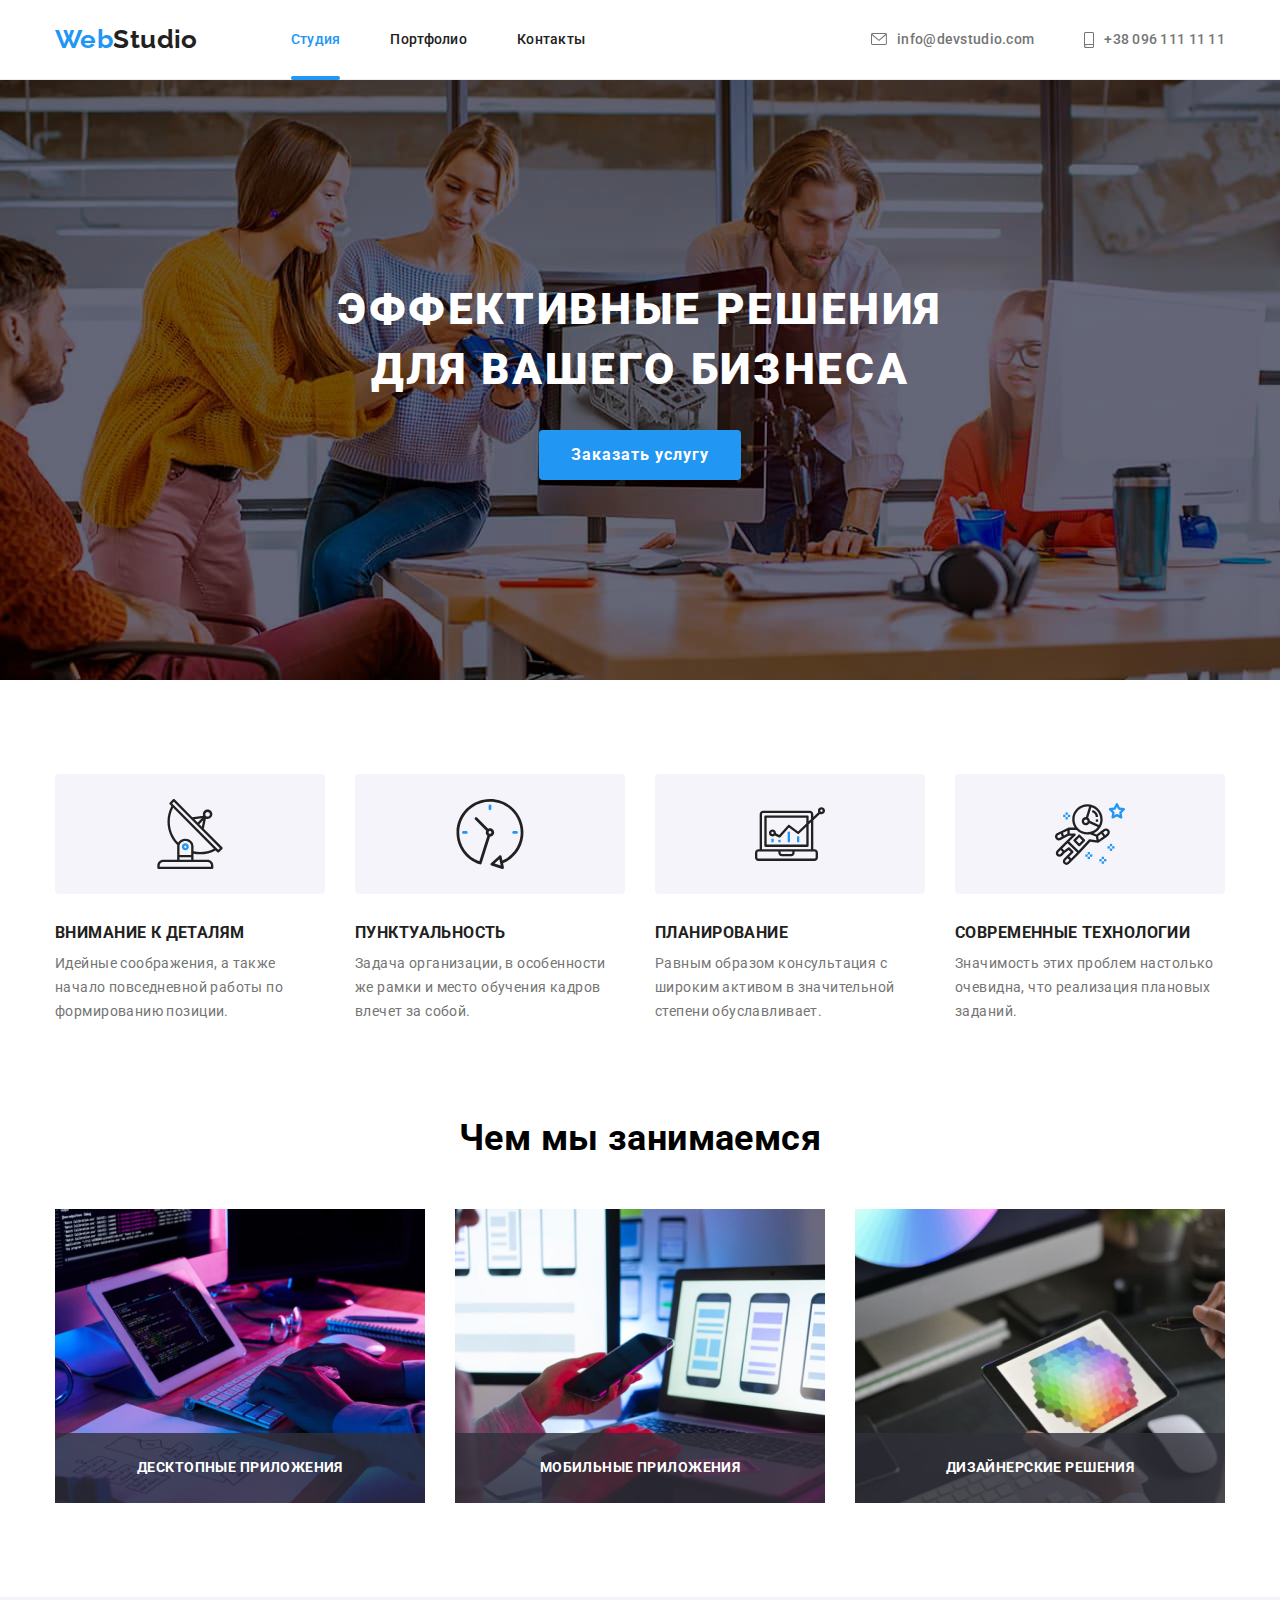
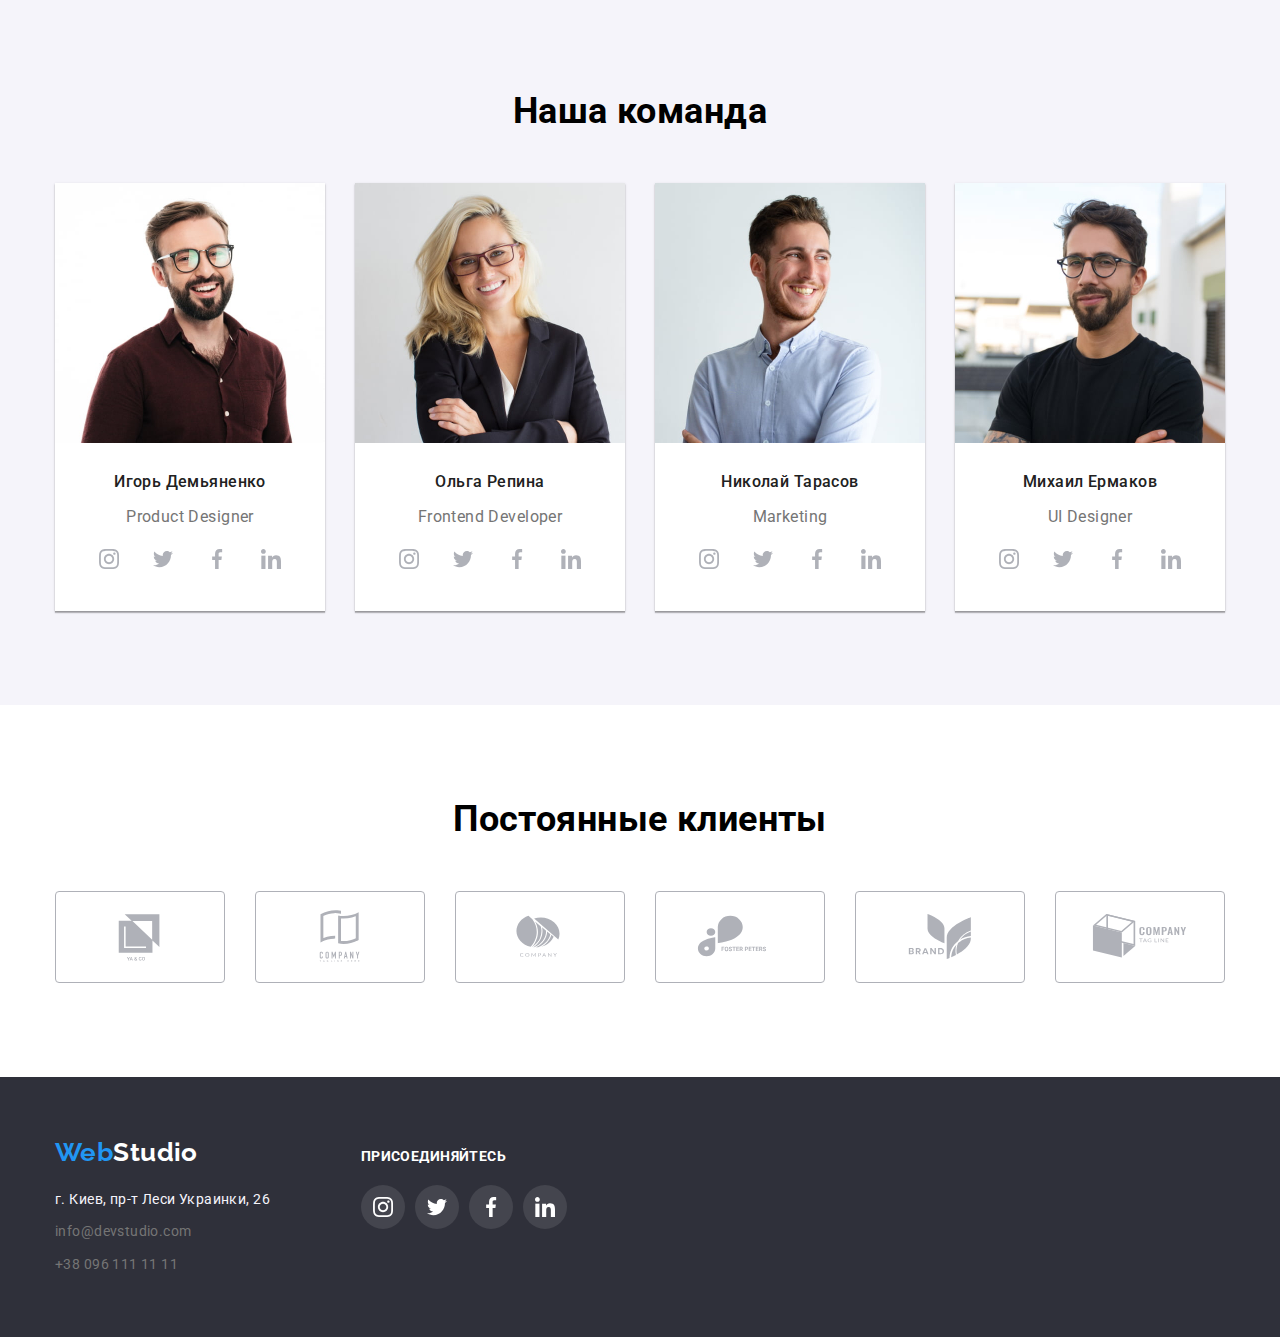
==== index.html @ 40586215 "init commit" ====
<!DOCTYPE html>
<html lang="ru">
	<head>
		<meta charset="UTF-8" />
		<meta http-equiv="X-UA-Compatible" content="IE=edge" />
		<meta name="viewport" content="width=device-width, initial-scale=1.0" />
		<title>WebStudio | Home</title>
		<link
			rel="stylesheet"
			href="https://cdnjs.cloudflare.com/ajax/libs/modern-normalize/1.1.0/modern-normalize.min.css"
		/>
		<link rel="preconnect" href="https://fonts.googleapis.com" />
		<link rel="preconnect" href="https://fonts.gstatic.com" crossorigin />
		<link
			href="https://fonts.googleapis.com/css2?family=Raleway:wght@700&display=swap"
			rel="stylesheet"
		/>
		<link
			href="https://fonts.googleapis.com/css2?family=Roboto:wght@400;500;700;900&display=swap"
			rel="stylesheet"
		/>

		<link rel="stylesheet" href="./styles.css" />
	</head>
	<body>
		<header class="header">
			<div class="container">
				<nav class="header-nav">
					<a href="./index.html" class="logo"
						>Web<span class="logo--black">Studio</span></a
					>
					<ul class="header-nav__list">
						<li class="header-nav__item">
							<a href="./index.html" class="header-nav__link --active"
								>Студия</a
							>
						</li>
						<li class="header-nav__item">
							<a href="./portfolio.html" class="header-nav__link">Портфолио</a>
						</li>
						<li class="header-nav__item">
							<a href="#" class="header-nav__link">Контакты</a>
						</li>
					</ul>
				</nav>
				<ul class="header-contacts__list">
					<li class="header-contacts__item">
						<a class="header-contacts__link" href="mailto:info@devstudio.com"
							><svg class="header-contacts__icon" width="16" height="12">
								<use href="./icons/icons.svg#icon-envelope"></use>
							</svg>
							info@devstudio.com</a
						>
					</li>
					<li class="header-contacts__item">
						<a href="tel:+380961111111" class="header-contacts__link"
							><svg class="header-contacts__icon" width="10" height="16">
								<use href="./icons/icons.svg#icon-smartphone"></use>
							</svg>
							+38 096 111 11 11</a
						>
					</li>
				</ul>
			</div>
		</header>
		<main>
			<section class="section-hero">
				<div class="container">
					<h1 class="hero__title">
						Эффективные решения <br />
						для вашего бизнеса
					</h1>
					<button class="hero__button" type="button" data-modal-open>
						Заказать услугу
					</button>
				</div>
			</section>
			<section class="section benefits-section">
				<div class="container">
					<h2 class="--hidden">Преимущества</h2>
					<ul class="benefits__list">
						<li class="benefits__item">
							<div class="benefits__icon-container">
								<svg class="benefits__icon">
									<use href="./icons/icons.svg#icon-antenna"></use>
								</svg>
							</div>
							<h3 class="benefits__title">Внимание к деталям</h3>
							<p class="benefits__description">
								Идейные соображения, а также начало повседневной работы по
								формированию позиции.
							</p>
						</li>
						<li class="benefits__item">
							<div class="benefits__icon-container">
								<svg class="benefits__icon">
									<use href="./icons/icons.svg#icon-clock"></use>
								</svg>
							</div>
							<h3 class="benefits__title">Пунктуальность</h3>
							<p class="benefits__description">
								Задача организации, в особенности же рамки и место обучения
								кадров влечет за собой.
							</p>
						</li>
						<li class="benefits__item">
							<div class="benefits__icon-container">
								<svg class="benefits__icon">
									<use href="./icons/icons.svg#icon-diagram"></use>
								</svg>
							</div>
							<h3 class="benefits__title">Планирование</h3>
							<p class="benefits__description">
								Равным образом консультация с широким активом в значительной
								степени обуславливает.
							</p>
						</li>
						<li class="benefits__item">
							<div class="benefits__icon-container">
								<svg class="benefits__icon">
									<use href="./icons/icons.svg#icon-astronaut"></use>
								</svg>
							</div>
							<h3 class="benefits__title">Современные технологии</h3>
							<p class="benefits__description">
								Значимость этих проблем настолько очевидна, что реализация
								плановых заданий.
							</p>
						</li>
					</ul>
				</div>
			</section>
			<section class="section">
				<div class="container">
					<h2 class="section__title">Чем мы занимаемся</h2>
					<ul class="what-we-do__list">
						<li class="what-we-do__item">
							<img
								class="what-we-do__image"
								src="./images/img-1.jpg"
								alt="написание кода"
							/>
							<div class="what-we-do__description-block">
								<p class="what-we-do__description-text">
									Десктопные приложения
								</p>
							</div>
						</li>
						<li class="what-we-do__item">
							<img
								class="what-we-do__image"
								src="./images/img-2.jpg"
								alt="разработка мобильных интерфейсов"
							/>
							<div class="what-we-do__description-block">
								<p class="what-we-do__description-text">Мобильные приложения</p>
							</div>
						</li>
						<li class="what-we-do__item">
							<img
								class="what-we-do__image"
								src="./images/img-3.jpg"
								alt="работа с цветом"
							/>
							<div class="what-we-do__description-block">
								<p class="what-we-do__description-text">Дизайнерские решения</p>
							</div>
						</li>
					</ul>
				</div>
			</section>
			<section class="section --alternate-color">
				<div class="container">
					<h2 class="section__title">Наша команда</h2>
					<ul class="our-team__list">
						<li class="our-team__item">
							<img
								class="our-team__image"
								src="./images/igor.jpg"
								alt="Игорь Демьяненко"
								width="270"
								height="260"
							/>
							<div class="our-team__info">
								<h3 class="our-team__item-title">Игорь Демьяненко</h3>
								<p class="our-team__description">Product Designer</p>
								<ul class="our-team__socials-list">
									<li class="our-team__socials-item">
										<a href="#" class="our-team__socials-link">
											<svg class="our-team__socials-icon">
												<use href="./icons/icons.svg#icon-instagram"></use>
											</svg>
										</a>
									</li>
									<li class="our-team__socials-item">
										<a href="#" class="our-team__socials-link">
											<svg class="our-team__socials-icon">
												<use href="./icons/icons.svg#icon-twitter"></use>
											</svg>
										</a>
									</li>
									<li class="our-team__socials-item">
										<a href="#" class="our-team__socials-link">
											<svg class="our-team__socials-icon">
												<use href="./icons/icons.svg#icon-facebook"></use>
											</svg>
										</a>
									</li>
									<li class="our-team__socials-item">
										<a href="#" class="our-team__socials-link">
											<svg class="our-team__socials-icon">
												<use href="./icons/icons.svg#icon-linkedin"></use>
											</svg>
										</a>
									</li>
								</ul>
							</div>
						</li>
						<li class="our-team__item">
							<img
								class="our-team__image"
								src="./images/olga.jpg"
								alt="Ольга Репина"
								width="270"
								height="260"
							/>
							<div class="our-team__info">
								<h3 class="our-team__item-title">Ольга Репина</h3>
								<p class="our-team__description">Frontend Developer</p>
								<ul class="our-team__socials-list">
									<li class="our-team__socials-item">
										<a href="#" class="our-team__socials-link">
											<svg class="our-team__socials-icon">
												<use href="./icons/icons.svg#icon-instagram"></use>
											</svg>
										</a>
									</li>
									<li class="our-team__socials-item">
										<a href="#" class="our-team__socials-link">
											<svg class="our-team__socials-icon">
												<use href="./icons/icons.svg#icon-twitter"></use>
											</svg>
										</a>
									</li>
									<li class="our-team__socials-item">
										<a href="#" class="our-team__socials-link">
											<svg class="our-team__socials-icon">
												<use href="./icons/icons.svg#icon-facebook"></use>
											</svg>
										</a>
									</li>
									<li class="our-team__socials-item">
										<a href="#" class="our-team__socials-link">
											<svg class="our-team__socials-icon">
												<use href="./icons/icons.svg#icon-linkedin"></use>
											</svg>
										</a>
									</li>
								</ul>
							</div>
						</li>
						<li class="our-team__item">
							<img
								class="our-team__image"
								src="./images/nikolai.jpg"
								alt="Николай Тарасов"
								width="270"
								height="260"
							/>
							<div class="our-team__info">
								<h3 class="our-team__item-title">Николай Тарасов</h3>
								<p class="our-team__description">Marketing</p>
								<ul class="our-team__socials-list">
									<li class="our-team__socials-item">
										<a href="#" class="our-team__socials-link">
											<svg class="our-team__socials-icon">
												<use href="./icons/icons.svg#icon-instagram"></use>
											</svg>
										</a>
									</li>
									<li class="our-team__socials-item">
										<a href="#" class="our-team__socials-link">
											<svg class="our-team__socials-icon">
												<use href="./icons/icons.svg#icon-twitter"></use>
											</svg>
										</a>
									</li>
									<li class="our-team__socials-item">
										<a href="#" class="our-team__socials-link">
											<svg class="our-team__socials-icon">
												<use href="./icons/icons.svg#icon-facebook"></use>
											</svg>
										</a>
									</li>
									<li class="our-team__socials-item">
										<a href="#" class="our-team__socials-link">
											<svg class="our-team__socials-icon">
												<use href="./icons/icons.svg#icon-linkedin"></use>
											</svg>
										</a>
									</li>
								</ul>
							</div>
						</li>
						<li class="our-team__item">
							<img
								class="our-team__image"
								src="./images/mihail.jpg"
								alt="Михаил Ермаков"
								width="270"
								height="260"
							/>
							<div class="our-team__info">
								<h3 class="our-team__item-title">Михаил Ермаков</h3>
								<p class="our-team__description">UI Designer</p>
								<ul class="our-team__socials-list">
									<li class="our-team__socials-item">
										<a href="#" class="our-team__socials-link">
											<svg class="our-team__socials-icon">
												<use href="./icons/icons.svg#icon-instagram"></use>
											</svg>
										</a>
									</li>
									<li class="our-team__socials-item">
										<a href="#" class="our-team__socials-link">
											<svg class="our-team__socials-icon">
												<use href="./icons/icons.svg#icon-twitter"></use>
											</svg>
										</a>
									</li>
									<li class="our-team__socials-item">
										<a href="#" class="our-team__socials-link">
											<svg class="our-team__socials-icon">
												<use href="./icons/icons.svg#icon-facebook"></use>
											</svg>
										</a>
									</li>
									<li class="our-team__socials-item">
										<a href="#" class="our-team__socials-link">
											<svg class="our-team__socials-icon">
												<use href="./icons/icons.svg#icon-linkedin"></use>
											</svg>
										</a>
									</li>
								</ul>
							</div>
						</li>
					</ul>
				</div>
			</section>
			<section class="section">
				<div class="container">
					<h2 class="section__title">Постоянные клиенты</h2>
					<ul class="our-clients__list">
						<li class="our-clients__item">
							<a href="#" class="our-clients__link">
								<svg class="our-clients__icon" width="106" height="60">
									<use href="./icons/icons.svg#icon-logo1"></use>
								</svg>
							</a>
						</li>
						<li class="our-clients__item">
							<a href="#" class="our-clients__link">
								<svg class="our-clients__icon" width="106" height="60">
									<use href="./icons/icons.svg#icon-logo2"></use>
								</svg>
							</a>
						</li>
						<li class="our-clients__item">
							<a href="#" class="our-clients__link">
								<svg class="our-clients__icon" width="106" height="60">
									<use href="./icons/icons.svg#icon-logo3"></use>
								</svg>
							</a>
						</li>
						<li class="our-clients__item">
							<a href="#" class="our-clients__link">
								<svg class="our-clients__icon" width="106" height="60">
									<use href="./icons/icons.svg#icon-logo4"></use>
								</svg>
							</a>
						</li>
						<li class="our-clients__item">
							<a href="#" class="our-clients__link">
								<svg class="our-clients__icon" width="106" height="60">
									<use href="./icons/icons.svg#icon-logo5"></use>
								</svg>
							</a>
						</li>
						<li class="our-clients__item">
							<a href="#" class="our-clients__link">
								<svg class="our-clients__icon" width="106" height="60">
									<use href="./icons/icons.svg#icon-logo6"></use>
								</svg>
							</a>
						</li>
					</ul>
				</div>
			</section>
		</main>
		<footer class="footer">
			<div class="container">
				<div class="footer-content">
					<div class="footer-content__contacts-block">
						<a href="./index.html" class="logo"
							>Web<span class="logo--white">Studio</span></a
						>
						<address class="footer__address">
							<ul class="footer-contacts__list">
								<li class="footer-contacts__item">
									<a
										href="https://goo.gl/maps/FRzz74HCHDfiAMzQ9"
										class="footer-contacts__link"
										>г. Киев, пр-т Леси Украинки, 26</a
									>
								</li>
								<li class="footer-contacts__item">
									<a
										href="mailto:info@devstudio.com"
										class="footer-contacts__link"
										>info@devstudio.com</a
									>
								</li>
								<li class="footer-contacts__item">
									<a href="tel:+380961111111" class="footer-contacts__link"
										>+38 096 111 11 11</a
									>
								</li>
							</ul>
						</address>
					</div>
					<div class="footer-content__socials-block">
						<p class="footer-content__socials-cta-text">присоединяйтесь</p>
						<ul class="footer-content__socials-list">
							<li class="footer-content__socials-item">
								<a href="#" class="footer-content__socials-link">
									<svg class="footer-content__socials-icon">
										<use href="./icons/icons.svg#icon-instagram"></use>
									</svg>
								</a>
							</li>
							<li class="footer-content__socials-item">
								<a href="#" class="footer-content__socials-link">
									<svg class="footer-content__socials-icon">
										<use href="./icons/icons.svg#icon-twitter"></use>
									</svg>
								</a>
							</li>
							<li class="footer-content__socials-item">
								<a href="#" class="footer-content__socials-link">
									<svg class="footer-content__socials-icon">
										<use href="./icons/icons.svg#icon-facebook"></use>
									</svg>
								</a>
							</li>
							<li class="footer-content__socials-item">
								<a href="#" class="footer-content__socials-link">
									<svg class="footer-content__socials-icon">
										<use href="./icons/icons.svg#icon-linkedin"></use>
									</svg>
								</a>
							</li>
						</ul>
					</div>
				</div>
			</div>
		</footer>
		<div class="backdrop-area --backdrop-hidden" data-modal>
			<div class="order-popup">
				<button type="button" class="order-popup__btn-close" data-modal-close>
					<svg class="order-popup__close-icon" width="18px" height="18px">
						<use href="./icons/icons.svg#icon-close"></use>
					</svg>
				</button>
			</div>
		</div>
		<script src="./modal.js"></script>
	</body>
</html>
---- styles.css ----
/* GLOBAL */

:root {
	--font-main: 'Roboto', sans-serif;
	--font-logo: 'Raleway', serif;
	--color-brand: #2196f3;
	--color-brand-hover: #188ce8;
	--color-dark-grey: #212121;
	--color-light-grey: #757575;
	--color-light-grey-2: #eeeeee;
	--color-backdrop-overlay: rgba(0, 0, 0, 0.2);
	--color-white: #ffffff;
	--color-dark-bg: #2f303a;
	--color-section-alternate-bg: #f5f4fa;
	--color-icon-team-inactive: #afb1b8;
	--color-icon-footer-inactive: #44454e;
	--animation-type1: 250ms cubic-bezier(0.4, 0, 0.2, 1);
	--box-shadow-card-popup: 0px 1px 3px rgba(0, 0, 0, 0.12),
		0px 1px 1px rgba(0, 0, 0, 0.14), 0px 2px 1px rgba(0, 0, 0, 0.2);
}

body {
	padding: 0;
	margin: 0;
	font-family: var(--font-main);
	font-style: normal;
	font-weight: 400;
	font-size: 14px;
	line-height: 1.7;
	letter-spacing: 0.03em;
}

h1,
h2,
h3,
h4,
h5,
h6,
p,
ul,
li {
	padding: 0;
	margin: 0;
}

ul {
	list-style: none;
}

a {
	text-decoration: none;
}

img {
	display: block;
	width: 100%;
}

.container {
	padding-left: 15px;
	padding-right: 15px;
	margin-left: auto;
	margin-right: auto;
	max-width: 1200px;
}

.section {
	padding-top: 94px;
	padding-bottom: 94px;
}

/* UTILITIES */

.--hidden {
	position: absolute;
	left: 0px;
	top: -500px;
	width: 1px;
	height: 1px;
	overflow: hidden;
}

.--alternate-color {
	background-color: var(--color-section-alternate-bg);
}

/* HEADER */

.header .container {
	width: 100%;
	height: 100%;
	display: flex;
}

.header-nav,
.header-nav__list,
.header-contacts__list,
.benefits__list,
.what-we-do__list,
.our-team__list,
.portfolio-filters__list {
	display: flex;
	align-items: center;
}

.header {
	height: 80px;
	border-bottom: 1px solid #ececec;
	box-sizing: border-box;
}

.logo {
	display: block;
	margin-right: 93px;
	font-family: var(--font-logo);
	font-weight: 700;
	font-size: 26px;
	line-height: 1.19;
	color: var(--color-brand);
}

.logo--black {
	color: var(--color-dark-grey);
}

.logo--white {
	color: var(--color-white);
}

.header-nav__link {
	position: relative;
	display: block;
	font-weight: 500;
	font-size: 14px;
	line-height: 1.14;
	letter-spacing: 0.02em;
	color: var(--color-dark-grey);
	transition: color var(--animation-type1);
}

.header-nav__link.--active {
	color: var(--color-brand);
}

.--active::after {
	content: '';
	display: block;
	position: absolute;
	width: 100%;
	height: 4px;
	bottom: -33px;
	background-color: var(--color-brand);
	border-radius: 2px;
}

.header-contacts__link,
.footer-contacts__link {
	color: var(--color-light-grey);
	transition: color var(--animation-type1);
}

.header-contacts__link {
	display: flex;
	align-items: center;
	font-weight: 500;
	line-height: 1.14;
	letter-spacing: 0.02em;
}

.header-nav__link:hover,
.header-nav__link:focus,
.header-contacts__link:hover,
.header-contacts__link:focus,
.footer-contacts__link:hover,
.footer-contacts__link:focus,
.header-contacts__link:hover,
.header-contacts__link:focus {
	color: var(--color-brand);
}

.header-contacts__icon {
	margin-right: 10px;
	color: inherit;
}

.header-nav__item:not(:last-child),
.header-contacts__item:not(:last-child) {
	margin-right: 50px;
}

.header-contacts__list {
	margin-left: auto;
}

/* HERO */

.section-hero {
	max-width: 1600px;
	padding-top: 200px;
	padding-bottom: 200px;
	margin-left: auto;
	margin-right: auto;
	background: url(./images/hero.jpg);
	background-repeat: no-repeat;
	background-size: cover;
	background-position: center;
	background-color: rgba(47, 48, 58, 0.4);
	background-blend-mode: overlay;
	text-align: center;
}

.hero__title {
	text-align: center;
	color: var(--color-white);
	font-weight: 900;
	font-size: 44px;
	line-height: 1.36;
	letter-spacing: 0.06em;
	text-transform: uppercase;
	margin: 0 0 30px 0;
}

.hero__button {
	color: var(--color-white);
	padding: 10px 32px 10px 32px;
	font-size: 16px;
	font-weight: 700;
	letter-spacing: 0.06em;
	line-height: 1.87;
	background-color: var(--color-brand);
	box-shadow: 0px 4px 4px rgba(0, 0, 0, 0.15);
	border-radius: 4px;
	border: none;
	cursor: pointer;
	transition: background-color var(--animation-type1);
}

.hero__button:hover,
.hero__button:focus {
	background-color: var(--color-brand-hover);
}

/* BENEFITS */

.benefits-section {
	padding-bottom: 0;
}

.section__title {
	font-weight: 700;
	font-size: 36px;
	line-height: 1.16;
	text-align: center;
	margin: 0 0 50px 0;
}

.benefits__item {
	max-width: 270px;
}

.benefits__icon-container {
	display: flex;
	justify-content: center;
	align-items: center;
	height: 120px;
	margin-bottom: 30px;
	background-color: var(--color-section-alternate-bg);
	border-radius: 4px;
}

.benefits__icon {
	display: block;
	width: 70px;
	height: 70px;
}

.benefits__item:not(:last-child) {
	margin-right: 30px;
}

.benefits__title {
	margin: 0 0 10px 0;
	font-weight: 700;
	line-height: 1.14;
	text-transform: uppercase;
	color: var(--color-dark-grey);
}

.benefits__description {
	margin: 0;
	color: var(--color-light-grey);
}

/* WHAT WE DO */

.what-we-do__list,
.benefits__list,
.our-team__list {
	justify-content: space-between;
	max-width: 100%;
}

.what-we-do__item {
	position: relative;
}

.what-we-do__description-block {
	position: absolute;
	bottom: 0;
	height: 70px;
	width: 100%;
	display: flex;
	justify-content: center;
	align-items: center;
	background-color: rgba(47, 48, 58, 0.8);
}

.what-we-do__description-text {
	font-weight: 700;
	font-size: 14px;
	line-height: 1.14;
	letter-spacing: 0.03em;
	text-transform: uppercase;
	color: var(--color-white);
}

.what-we-do__item:not(:last-child),
.our-team__item:not(:last-child) {
	margin-right: 30px;
}

/* OUR TEAM */

.our-team__item {
	background: var(--color-white);
	box-shadow: var(--box-shadow-card-popup);
	text-align: center;
}

.our-team__info {
	padding: 30px 32px;
}

.our-team__item-title {
	margin-bottom: 16px;
	font-weight: 500;
	font-size: 16px;
	line-height: 1.18;
	color: var(--color-dark-grey);
}

.our-team__description {
	margin-bottom: 10px;
	font-size: 16px;
	line-height: 1.18;
	color: var(--color-light-grey);
}

.our-team__socials-list {
	display: flex;
	justify-content: space-between;
}

.our-team__socials-link,
.footer-content__socials-link {
	display: flex;
	align-items: center;
	justify-content: center;
	width: 44px;
	height: 44px;
	border-radius: 50%;
	transition: background-color var(--animation-type1),
		color var(--animation-type1);
}

.our-team__socials-link {
	color: var(--color-icon-team-inactive);
}

.footer-content__socials-link:not(:last-child) {
	margin-right: 10px;
}

.our-team__socials-link:hover,
.our-team__socials-link:focus,
.footer-content__socials-link:focus,
.footer-content__socials-link:hover {
	background-color: var(--color-brand);
	color: var(--color-white);
}

.our-team__socials-icon,
.footer-content__socials-icon {
	width: 20px;
	height: 20px;
}

/* OUR CLIENTS */

.our-clients__list {
	display: flex;
	justify-content: space-between;
}

.our-clients__link {
	display: flex;
	width: 170px;
	height: 92px;
	justify-content: center;
	align-items: center;
	color: var(--color-icon-team-inactive);
	border: 1px solid var(--color-icon-team-inactive);
	border-radius: 4px;
	transition: color var(--animation-type1), border var(--animation-type1);
}

.our-clients__icon {
	color: var(--color-icon-team-inactive);
	transition: color var(--animation-type1);
}

.our-clients__link:hover,
.our-clients__link:focus,
.our-clients__link:hover .our-clients__icon,
.our-clients__link:focus .our-clients__icon {
	color: var(--color-brand);
	border-color: var(--color-brand);
}

/* PORTFOLIO */

.portfolio-filters__list {
	margin-bottom: 50px;
	justify-content: center;
}

.portfolio-filters__item:not(:last-child) {
	margin-right: 8px;
}

.portfolio-filters__button {
	padding: 6px 22px;
	background-color: var(--color-section-alternate-bg);
	font-weight: 500;
	font-size: 16px;
	line-height: 1.62;
	letter-spacing: 0.03em;
	color: var(--color-dark-grey);
	border: none;
	border-radius: 4px;
	transition: color var(--animation-type1),
		background-color var(--animation-type1), box-shadow var(--animation-type1);
}

.portfolio-filters__button:hover,
.portfolio-filters__button:focus {
	background-color: var(--color-brand);
	color: var(--color-white);
	box-shadow: 0px 3px 1px rgba(0, 0, 0, 0.1), 0px 1px 2px rgba(0, 0, 0, 0.08),
		0px 2px 2px rgba(0, 0, 0, 0.12);
	border-radius: 4px;
	cursor: pointer;
}

.portfolio-projects__list {
	display: flex;
	flex-wrap: wrap;
	justify-content: space-between;
}

.portfolio-projects__item {
	max-width: 370px;
}

.portfolio-projects__link {
	display: block;
	transition: box-shadow var(--animation-type1);
}

.portfolio-projects__link:hover,
.portfolio-projects__link:focus {
	box-shadow: 0px 1px 1px rgba(0, 0, 0, 0.12), 0px 4px 4px rgba(0, 0, 0, 0.06),
		1px 4px 6px rgba(0, 0, 0, 0.16);
}
.portfolio-projects__link:hover .potfolio-projects__hidden-description,
.portfolio-projects__link:focus .potfolio-projects__hidden-description {
	transform: translateY(-294px);
}

.portfolio-projects__img {
	width: 370px;
	height: auto;
}

.portfolio-projects__animated-block {
	overflow: hidden;
	height: 294px;
}

.potfolio-projects__hidden-description {
	display: flex;
	align-items: center;
	height: 294px;
	padding: 0 24px;
	background-color: rgba(33, 150, 243, 0.9);
	color: var(--color-white);
	font-size: 18px;
	line-height: 1.55;
	transition: transform var(--animation-type1);
}

.portfolio-projects__content-box {
	padding: 20px 24px;
	border-right: 1px solid var(--color-light-grey-2);
	border-bottom: 1px solid var(--color-light-grey-2);
	border-left: 1px solid var(--color-light-grey-2);
}

.portfolio-projects__item:not(:nth-last-child(-n + 3)) {
	margin-bottom: 30px;
}

.portfolio-projects__title {
	margin: 0;
	font-weight: 700;
	font-size: 18px;
	line-height: 2;
	letter-spacing: 0.06em;
	color: var(--color-dark-grey);
}

.portfolio-projects__description {
	margin: 0;
	font-size: 16px;
	line-height: 1.88;
	letter-spacing: 0.03em;
	color: var(--color-light-grey);
}

/* FOOTER */

.footer {
	padding-top: 60px;
	padding-bottom: 60px;
	background-color: var(--color-dark-bg);
}

.footer-content {
	display: flex;
	align-items: baseline;
}

.footer-content__contacts-block {
	margin-right: 70px;
}

.footer .logo {
	margin-bottom: 20px;
}

.footer__address {
	font-style: normal;
	color: var(--color-white);
}

.footer-content__socials-cta-text {
	font-weight: 700;
	font-size: 14px;
	line-height: 1.14;
	text-transform: uppercase;
	color: #ffffff;
	margin: 0 0 20px 0;
}

.footer-content__socials-list {
	display: flex;
}

.footer-content__socials-item:not(:last-child) {
	margin-right: 10px;
}

.footer-content__socials-link {
	background-color: var(--color-icon-footer-inactive);
	color: var(--color-white);
}

.footer-contacts__item:first-child .footer-contacts__link {
	color: var(--color-section-alternate-bg);
}

.footer-contacts__item:not(:last-child) {
	margin-bottom: 9px;
}

/* POPUP */

.backdrop-area {
	position: fixed;
	top: 0;
	right: 0;
	bottom: 0;
	left: 0;
	display: flex;
	justify-content: center;
	align-items: center;
	background-color: var(--color-backdrop-overlay);
	opacity: 1;
	transition: opacity var(--animation-type1);
}

.--backdrop-hidden {
	opacity: 0;
	pointer-events: none;
}

.order-popup {
	position: relative;
	width: 528px;
	height: 581px;
	background: var(--color-white);
	box-shadow: var(--box-shadow-card-popup);
	border-radius: 4px;
}

.backdrop-area.--backdrop-hidden > .order-popup {
	transform: scale(0.5);
	transition: transform var(--animation-type1);
}

.backdrop-area > .order-popup {
	transform: scale(1);
	transition: transform var(--animation-type1);
}

.order-popup__btn-close {
	position: absolute;
	top: 8px;
	right: 8px;
	display: flex;
	justify-content: center;
	align-items: center;
	background: var(--color-white);
	width: 30px;
	height: 30px;
	border: 1px solid rgba(0, 0, 0, 0.1);
	box-sizing: border-box;
	border-radius: 50%;
	cursor: pointer;
	transition: background-color var(--animation-type1),
		color var(--animation-type1);
}

.order-popup__btn-close:hover,
.order-popup__btn-close:focus {
	background-color: var(--color-brand);
	color: var(--color-white);
}
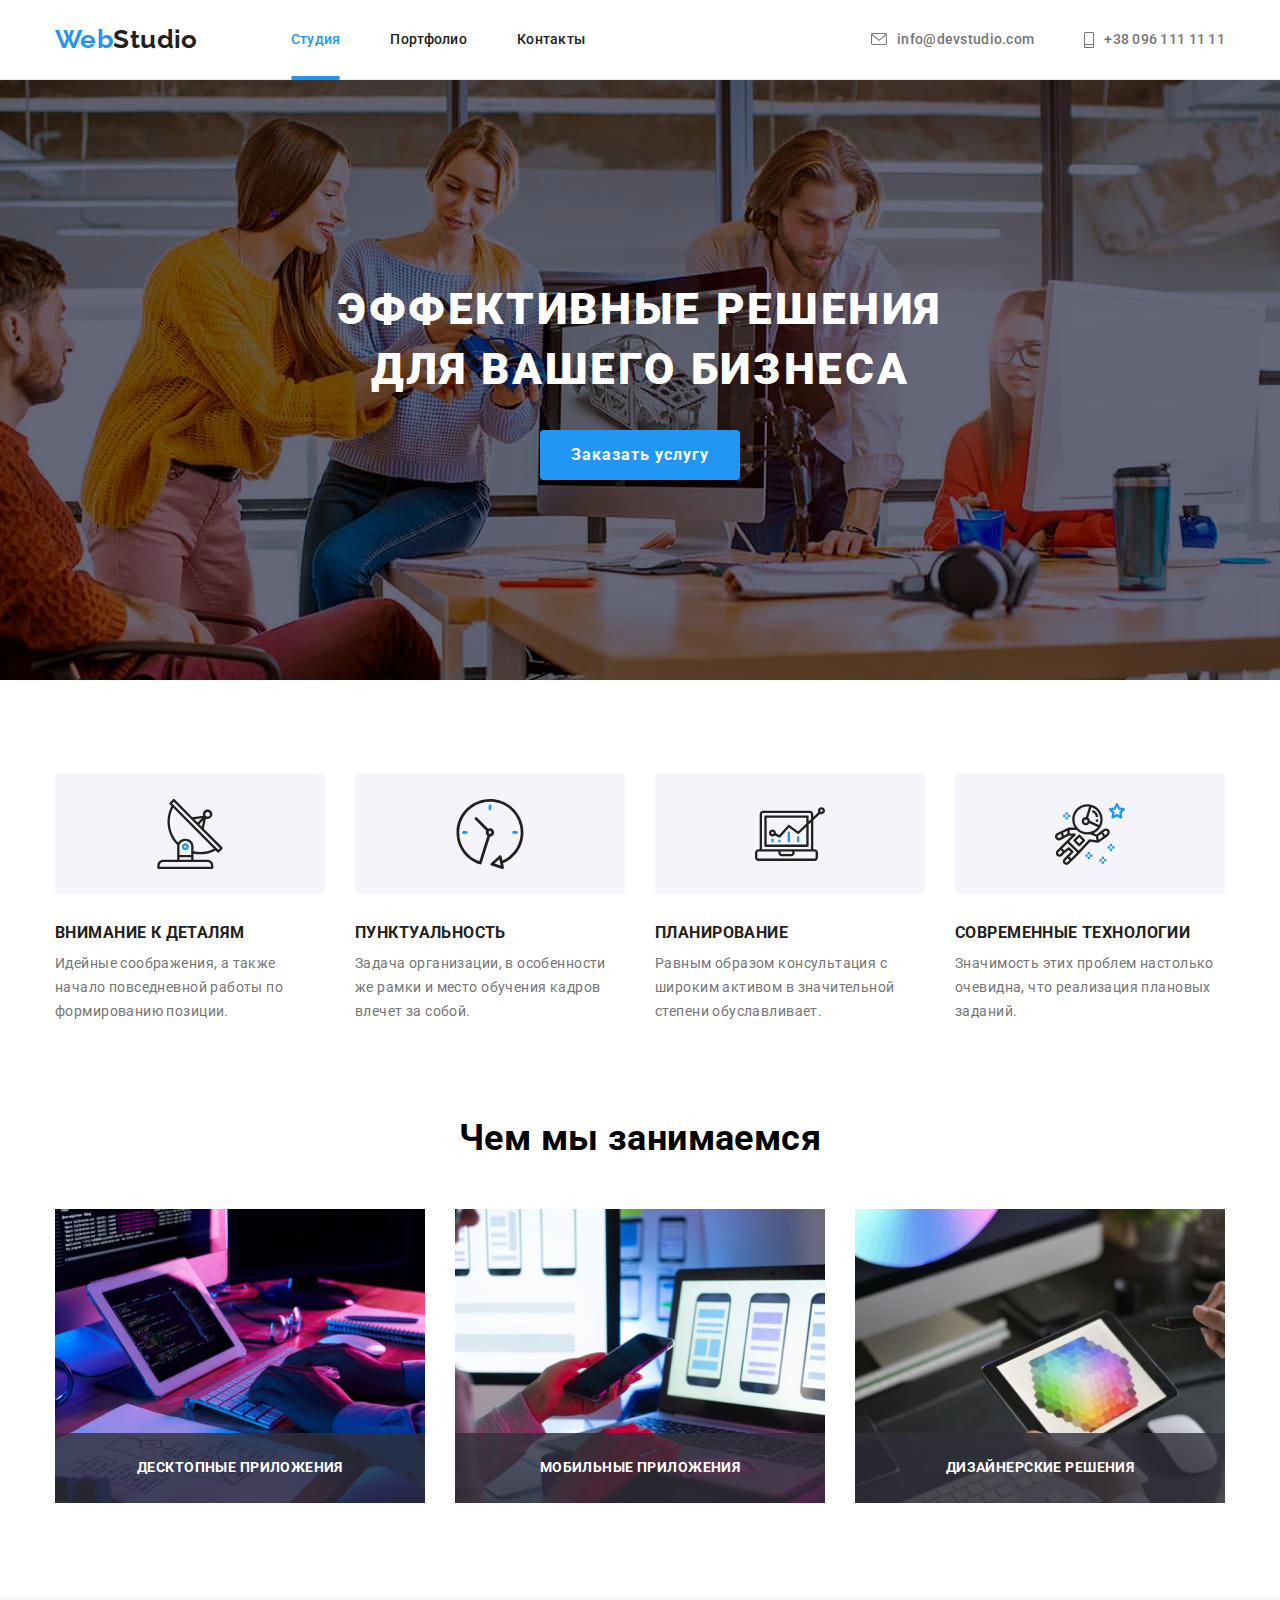
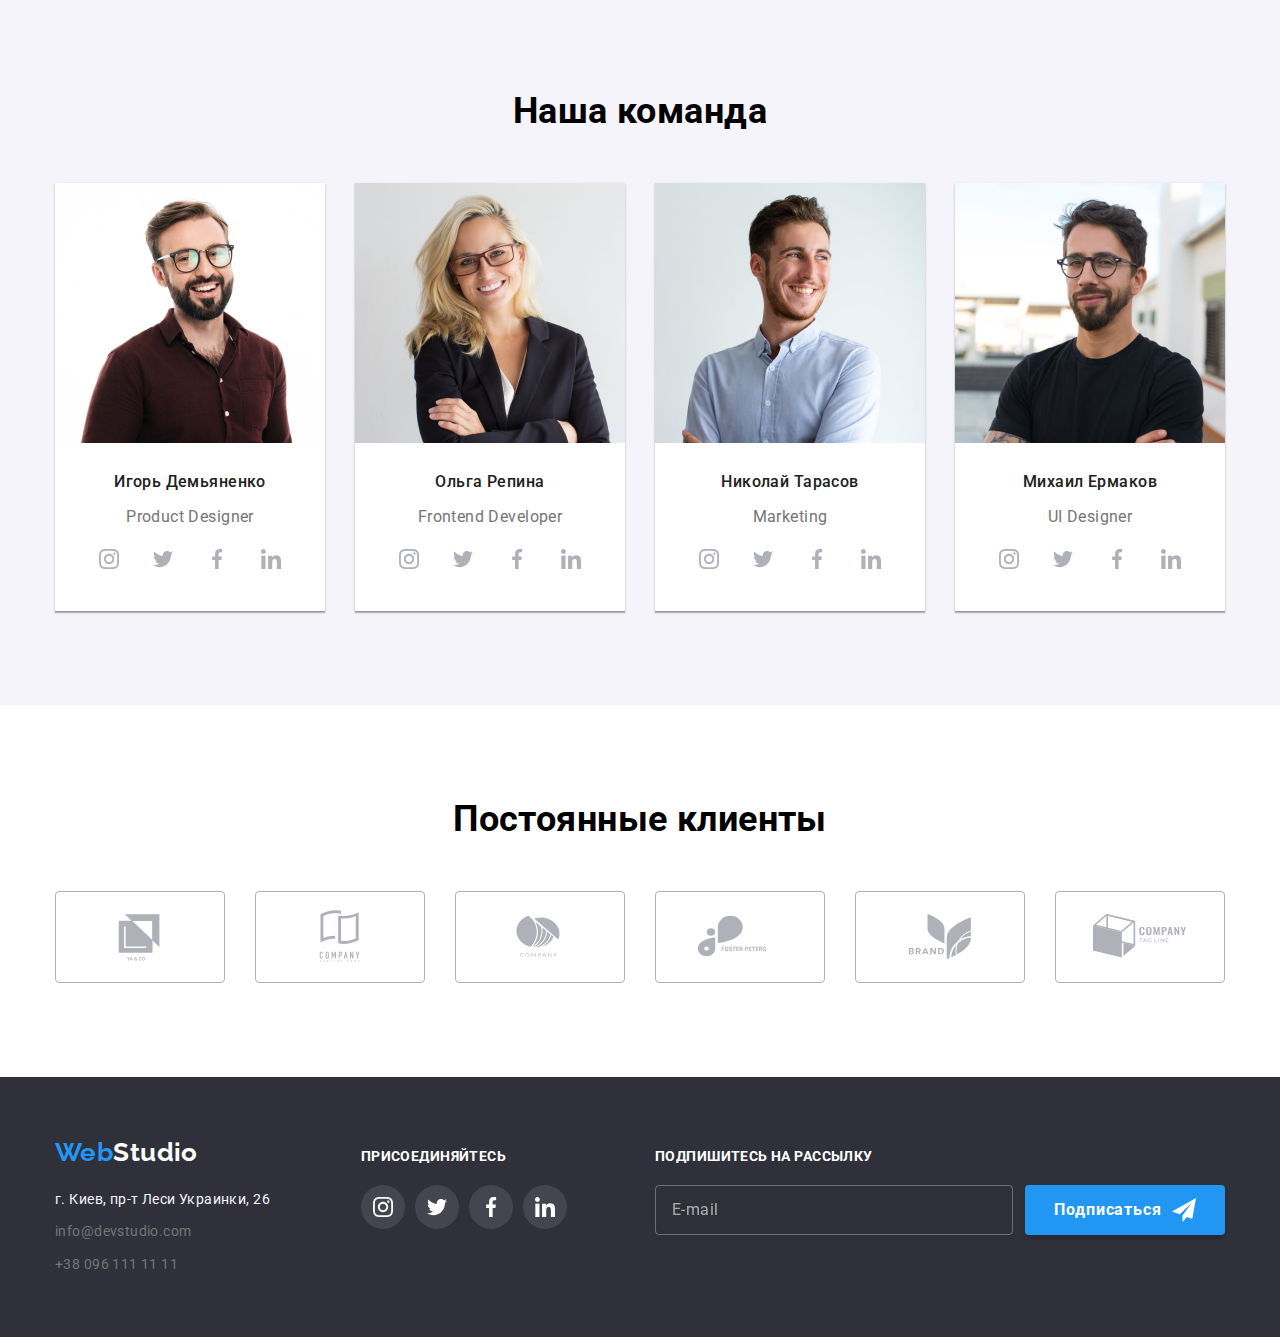
==== commit d0477bdd: "added newsletter form in the footer" ====
--- a/index.html
+++ b/index.html
@@ -462,6 +462,41 @@
 							</li>
 						</ul>
 					</div>
+					<div class="footer-content__newsletter-block">
+						<form class="footer-content__newsletter-form">
+							<div
+								class="newsletter-form__group"
+								role="group"
+								aria-labelledby="newsletter-form-label"
+							>
+								<label
+									class="newsletter-form__label"
+									for="newsletter-email"
+									id="newsletter-form-label"
+								>
+									Подпишитесь на рассылку
+								</label>
+								<input
+									class="newsletter-form__input-field"
+									type="email"
+									name="newsletter-email"
+									id="newsletter-email"
+									placeholder="E-mail"
+									required
+								/>
+								<button class="newsletter-form__btn-submit" type="button">
+									Подписаться
+									<svg
+										class="newsletter-form__icon-submit"
+										width="24"
+										height="24"
+									>
+										<use href="./icons/icons.svg#icon-newsletter"></use>
+									</svg>
+								</button>
+							</div>
+						</form>
+					</div>
 				</div>
 			</div>
 		</footer>
@@ -472,6 +507,96 @@
 						<use href="./icons/icons.svg#icon-close"></use>
 					</svg>
 				</button>
+
+				<form class="order-form">
+					<div
+						class="order-form__group"
+						role="group"
+						aria-labelledby="order-form-heading"
+					>
+						<p class="order-form__heading" id="order-form-heading">
+							Оставьте свои данные, мы вам перезвоним
+						</p>
+
+						<div class="order-form__fieldset">
+							<input
+								class="order-form__input-field"
+								type="text"
+								name="username"
+								id="username"
+								placeholder="Борис Джонсонюк"
+								required
+							/>
+							<label class="order-form__input-label" for="username">Имя</label>
+							<svg class="order-form__input-icon" width="18" height="18">
+								<use href="./icons/icons.svg#icon-user-name"></use>
+							</svg>
+						</div>
+						<div class="order-form__fieldset">
+							<input
+								class="order-form__input-field"
+								type="tel"
+								name="number"
+								id="user-number"
+								placeholder="+380*********"
+								required
+							/>
+							<label class="order-form__input-label" for="user-number"
+								>Телефон</label
+							>
+							<svg class="order-form__input-icon" width="18" height="18">
+								<use href="./icons/icons.svg#icon-user-phone"></use>
+							</svg>
+						</div>
+						<div class="order-form__fieldset">
+							<input
+								class="order-form__input-field"
+								type="email"
+								name="email"
+								id="user-email"
+								placeholder="johnsonyuk@email.com"
+								required
+							/>
+							<label class="order-form__input-label" for="user-email"
+								>Почта</label
+							>
+							<svg class="order-form__input-icon" width="18" height="18">
+								<use href="./icons/icons.svg#icon-user-email"></use>
+							</svg>
+						</div>
+						<div class="order-form__fieldset--textarea">
+							<textarea
+								class="order-form__textarea-field"
+								name="feedback"
+								id="user-feedback"
+								placeholder="Введите текст"
+							></textarea>
+							<label
+								class="order-form__input-label--textarea"
+								for="user-feedback"
+								>Комментарий</label
+							>
+						</div>
+						<div class="order-form__fieldset--checkbox">
+							<input
+								class="order-form__input-checkbox"
+								type="checkbox"
+								name="consent"
+								id="user-consent"
+								required
+							/>
+							<label class="order-form__input-checkbox-label" for="user-consent"
+								>Соглашаюсь с рассылкой и принимаю
+								<a class="order-form__consent-link" href="#"
+									>Условия договора</a
+								>
+							</label>
+						</div>
+						<button class="order-form__btn-submit" type="submit">
+							Отправить
+						</button>
+					</div>
+				</form>
 			</div>
 		</div>
 		<script src="./modal.js"></script>
--- a/styles.css
+++ b/styles.css
@@ -73,10 +73,14 @@
 
 .--hidden {
 	position: absolute;
-	left: 0px;
-	top: -500px;
 	width: 1px;
 	height: 1px;
+	margin: -1px;
+	border: 0;
+	padding: 0;
+	white-space: nowrap;
+	clip-path: inset(100%);
+	clip: rect(0 0 0 0);
 	overflow: hidden;
 }
 
@@ -220,14 +224,17 @@
 	margin: 0 0 30px 0;
 }
 
-.hero__button {
-	color: var(--color-white);
-	padding: 10px 32px 10px 32px;
+.hero__button,
+.order-form__btn-submit,
+.newsletter-form__btn-submit {
+	width: 200px;
+	height: 50px;
+	background-color: var(--color-brand);
+	color: var(--color-white);
 	font-size: 16px;
 	font-weight: 700;
 	letter-spacing: 0.06em;
 	line-height: 1.87;
-	background-color: var(--color-brand);
 	box-shadow: 0px 4px 4px rgba(0, 0, 0, 0.15);
 	border-radius: 4px;
 	border: none;
@@ -236,7 +243,11 @@
 }
 
 .hero__button:hover,
-.hero__button:focus {
+.hero__button:focus,
+.order-form__btn-submit:hover,
+.order-form__btn-submit:focus,
+.newsletter-form__btn-submit:hover,
+.newsletter-form__btn-submit:focus {
 	background-color: var(--color-brand-hover);
 }
 
@@ -563,7 +574,8 @@
 	color: var(--color-white);
 }
 
-.footer-content__socials-cta-text {
+.footer-content__socials-cta-text,
+.newsletter-form__label {
 	font-weight: 700;
 	font-size: 14px;
 	line-height: 1.14;
@@ -593,6 +605,52 @@
 	margin-bottom: 9px;
 }
 
+.footer-content__newsletter-block {
+	margin-left: auto;
+}
+
+.footer-content__newsletter-form {
+	max-width: 570px;
+}
+
+.newsletter-form__group {
+	display: flex;
+	flex-wrap: wrap;
+}
+
+.newsletter-form__label {
+	display: inline-flex;
+}
+
+.newsletter-form__input-field {
+	padding: 0 16px;
+	margin-right: 12px;
+	width: 358px;
+	border: 1px solid rgba(255, 255, 255, 0.3);
+	filter: drop-shadow(0px 4px 4px rgba(0, 0, 0, 0.15));
+	border-radius: 4px;
+	height: 50px;
+	background-color: transparent;
+	transition: border-color var(--animation-type1);
+}
+
+.newsletter-form__input-field::placeholder {
+	font-size: 16px;
+	line-height: 1.25;
+	color: rgba(255, 255, 255, 0.6);
+	letter-spacing: 0.03em;
+}
+
+.newsletter-form__btn-submit {
+	display: flex;
+	justify-content: center;
+	align-items: center;
+}
+
+.newsletter-form__icon-submit {
+	margin-left: 10px;
+}
+
 /* POPUP */
 
 .backdrop-area {
@@ -616,8 +674,8 @@
 
 .order-popup {
 	position: relative;
-	width: 528px;
-	height: 581px;
+	max-width: 528px;
+	padding: 40px;
 	background: var(--color-white);
 	box-shadow: var(--box-shadow-card-popup);
 	border-radius: 4px;
@@ -656,3 +714,170 @@
 	background-color: var(--color-brand);
 	color: var(--color-white);
 }
+
+.order-form__heading {
+	margin-bottom: 30px;
+	font-weight: 700;
+	font-size: 20px;
+	line-height: 1.15;
+	text-align: center;
+	letter-spacing: 0.03em;
+}
+
+.order-form__group {
+	text-align: center;
+}
+
+.order-form__fieldset {
+	position: relative;
+	display: flex;
+	align-items: center;
+	margin-bottom: 28px;
+}
+
+.order-form__input-field {
+	height: 40px;
+	width: 100%;
+	padding-left: 42px;
+	border: 1px solid rgba(33, 33, 33, 0.2);
+	border-radius: 4px;
+	transition: border-color var(--animation-type1);
+}
+
+.order-form__input-label,
+.order-form__input-label--textarea {
+	font-weight: 400;
+	font-size: 12px;
+	line-height: 1.16;
+	letter-spacing: 0.01em;
+	color: var(--color-light-grey);
+	transition: color var(--animation-type1), transform var(--animation-type1);
+}
+
+.order-form__input-field:hover,
+.order-form__textarea-field:hover,
+.newsletter-form__input-field:hover {
+	border-color: var(--color-brand);
+}
+
+.order-form__input-field:focus-within,
+.order-form__textarea-field:focus-within,
+.newsletter-form__input-field:focus-within {
+	outline: none;
+	border-color: var(--color-brand);
+}
+
+.order-form__input-field:focus-within ~ .order-form__input-icon,
+.order-form__input-field:focus-within ~ .order-form__input-label,
+.order-form__textarea-field:focus-within ~ .order-form__input-label--textarea {
+	color: var(--color-brand);
+}
+
+.order-form__input-field:focus-within + .order-form__input-label,
+.order-form__input-field:valid + .order-form__input-label,
+.order-form__input-field:not(:placeholder-shown) + .order-form__input-label {
+	transform: translate(-42px, -30px);
+}
+
+.order-form__input-field::placeholder {
+	transition: opacity var(--animation-type1);
+}
+
+.order-form__input-field:not(:focus-within)::placeholder {
+	opacity: 0;
+}
+
+.order-form__input-icon {
+	position: absolute;
+	left: 12px;
+	top: 11px;
+	transition: color var(--animation-type1);
+}
+
+.order-form__textarea-field {
+	width: 100%;
+	height: 120px;
+	border: 1px solid rgba(33, 33, 33, 0.2);
+	border-radius: 4px;
+	padding: 12px 16px;
+	resize: none;
+	transition: border-color var(--animation-type1);
+}
+
+.order-form__textarea-field::placeholder,
+.order-form__input-field::placeholder {
+	font-size: 14px;
+	line-height: 1.14;
+	letter-spacing: 0.01em;
+	color: rgba(117, 117, 117, 0.5);
+}
+
+.order-form__fieldset--textarea {
+	position: relative;
+	margin-bottom: 20px;
+}
+
+.order-form__input-label--textarea {
+	position: absolute;
+	top: -18px;
+	left: 0;
+}
+
+.order-form__input-label {
+	position: absolute;
+	left: 42px;
+}
+
+.order-form__fieldset--checkbox {
+	display: flex;
+	align-items: center;
+	margin-bottom: 30px;
+}
+
+.order-form__input-checkbox {
+	appearance: none;
+	display: grid;
+	place-content: center;
+	width: 16px;
+	height: 15px;
+	background-color: var(--color-white);
+	margin-right: 7px;
+	border: 2px solid var(--color-dark-grey);
+	border-radius: 2px;
+	transform: translateY(-1px);
+}
+
+.order-form__input-checkbox::before {
+	content: '';
+	display: block;
+	width: 16px;
+	height: 15px;
+	transform: scale(0);
+	background-color: var(--color-brand);
+	background-size: 11px;
+	background-position: center;
+	background-repeat: no-repeat;
+	border-radius: 2px;
+	transition: transform var(--animation-type1);
+}
+
+.order-form__input-checkbox:checked::before {
+	background-image: url("data:image/svg+xml,%3Csvg width='13' height='10' viewBox='0 0 13 10' fill='none' xmlns='http://www.w3.org/2000/svg'%3E%3Cpath d='M1.95703 4.75166L1.88825 4.68604L1.81923 4.75141L0.93123 5.59258L0.854858 5.66492L0.930974 5.73753L4.42671 9.07236L4.49574 9.1382L4.56476 9.07236L12.069 1.91352L12.1449 1.84116L12.069 1.76881L11.1873 0.927644L11.1183 0.861826L11.0493 0.927611L4.49577 7.17353L1.95703 4.75166Z' fill='white' stroke='white' stroke-width='0.2'/%3E%3C/svg%3E%0A");
+	border-color: var(--color-dark-grey);
+	transform: scale(1);
+}
+
+.order-form__input-checkbox-label {
+	font-weight: 400;
+	font-size: 14px;
+	line-height: 1.71;
+	letter-spacing: 0.03em;
+	color: var(--color-light-grey);
+}
+
+.order-form__consent-link {
+	color: var(--color-brand);
+	text-decoration: underline;
+	width: 100%;
+	text-align: center;
+}
